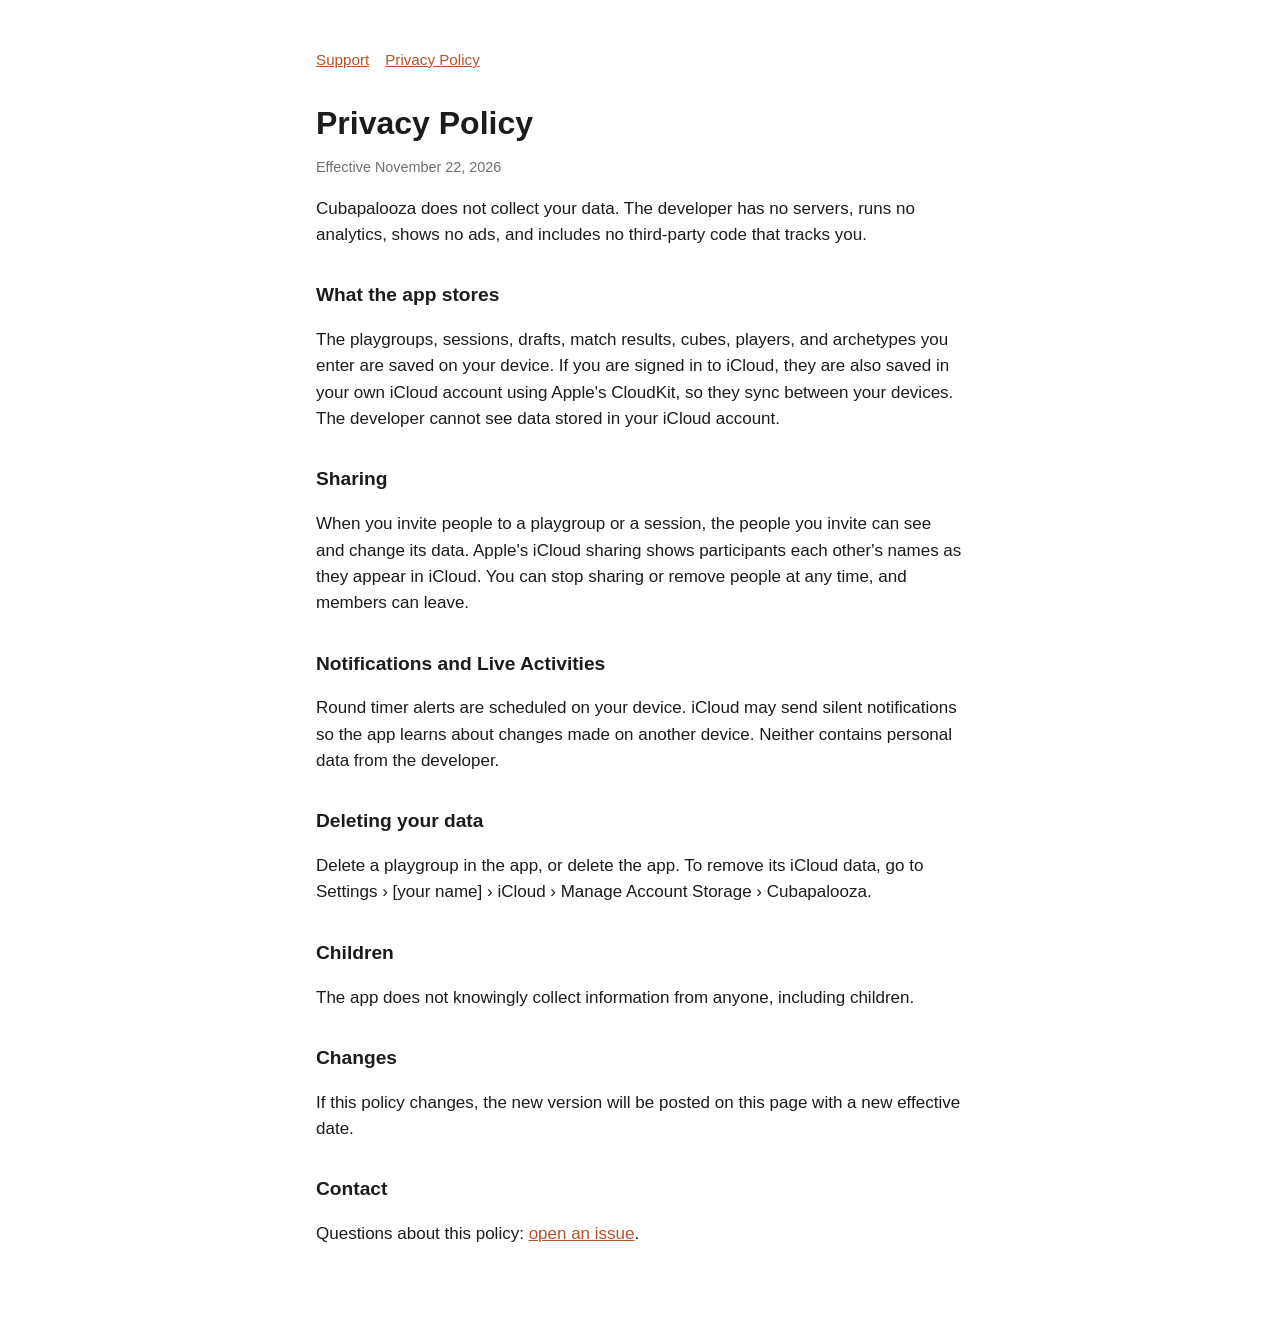
==== privacy.html @ f66918db "Add Cubapalooza support and privacy policy pages" ====
<!doctype html>
<html lang="en">
<head>
<meta charset="utf-8">
<meta name="viewport" content="width=device-width, initial-scale=1">
<title>Cubapalooza Privacy Policy</title>
<link rel="stylesheet" href="style.css">
</head>
<body>
<main>
<nav><a href="./">Support</a><a href="privacy.html">Privacy Policy</a></nav>
<h1>Privacy Policy</h1>
<p class="meta">Effective November 22, 2026</p>

<p>Cubapalooza does not collect your data. The developer has no servers, runs no analytics, shows no ads, and includes no third-party code that tracks you.</p>

<h2>What the app stores</h2>
<p>The playgroups, sessions, drafts, match results, cubes, players, and archetypes you enter are saved on your device. If you are signed in to iCloud, they are also saved in your own iCloud account using Apple's CloudKit, so they sync between your devices. The developer cannot see data stored in your iCloud account.</p>

<h2>Sharing</h2>
<p>When you invite people to a playgroup or a session, the people you invite can see and change its data. Apple's iCloud sharing shows participants each other's names as they appear in iCloud. You can stop sharing or remove people at any time, and members can leave.</p>

<h2>Notifications and Live Activities</h2>
<p>Round timer alerts are scheduled on your device. iCloud may send silent notifications so the app learns about changes made on another device. Neither contains personal data from the developer.</p>

<h2>Deleting your data</h2>
<p>Delete a playgroup in the app, or delete the app. To remove its iCloud data, go to Settings &rsaquo; [your name] &rsaquo; iCloud &rsaquo; Manage Account Storage &rsaquo; Cubapalooza.</p>

<h2>Children</h2>
<p>The app does not knowingly collect information from anyone, including children.</p>

<h2>Changes</h2>
<p>If this policy changes, the new version will be posted on this page with a new effective date.</p>

<h2>Contact</h2>
<p>Questions about this policy: <a href="https://github.com/tebru/cubapalooza-site/issues/new">open an issue</a>.</p>
</main>
</body>
</html>
---- style.css ----
:root { --bg: #ffffff; --fg: #1c1c1e; --muted: #6e6e73; --accent: #b4532a; --rule: #e5e5ea; }
@media (prefers-color-scheme: dark) { :root { --bg: #121214; --fg: #f2f2f7; --muted: #a1a1a6; --accent: #f08a5d; --rule: #2c2c2e; } }
* { box-sizing: border-box; }
body { margin: 0; background: var(--bg); color: var(--fg); font: 17px/1.55 -apple-system, BlinkMacSystemFont, "Helvetica Neue", Helvetica, Arial, sans-serif; }
main { max-width: 680px; margin: 0 auto; padding: 48px 16px 64px; }
h1 { font-size: 2rem; line-height: 1.2; margin: 0 0 4px; }
h2 { font-size: 1.2rem; margin: 2rem 0 0.5rem; }
p, li { color: var(--fg); }
.meta, footer { color: var(--muted); font-size: 0.9rem; }
a { color: var(--accent); }
nav { margin-bottom: 32px; font-size: 0.95rem; }
nav a { margin-right: 16px; }
footer { margin-top: 48px; padding-top: 16px; border-top: 1px solid var(--rule); }
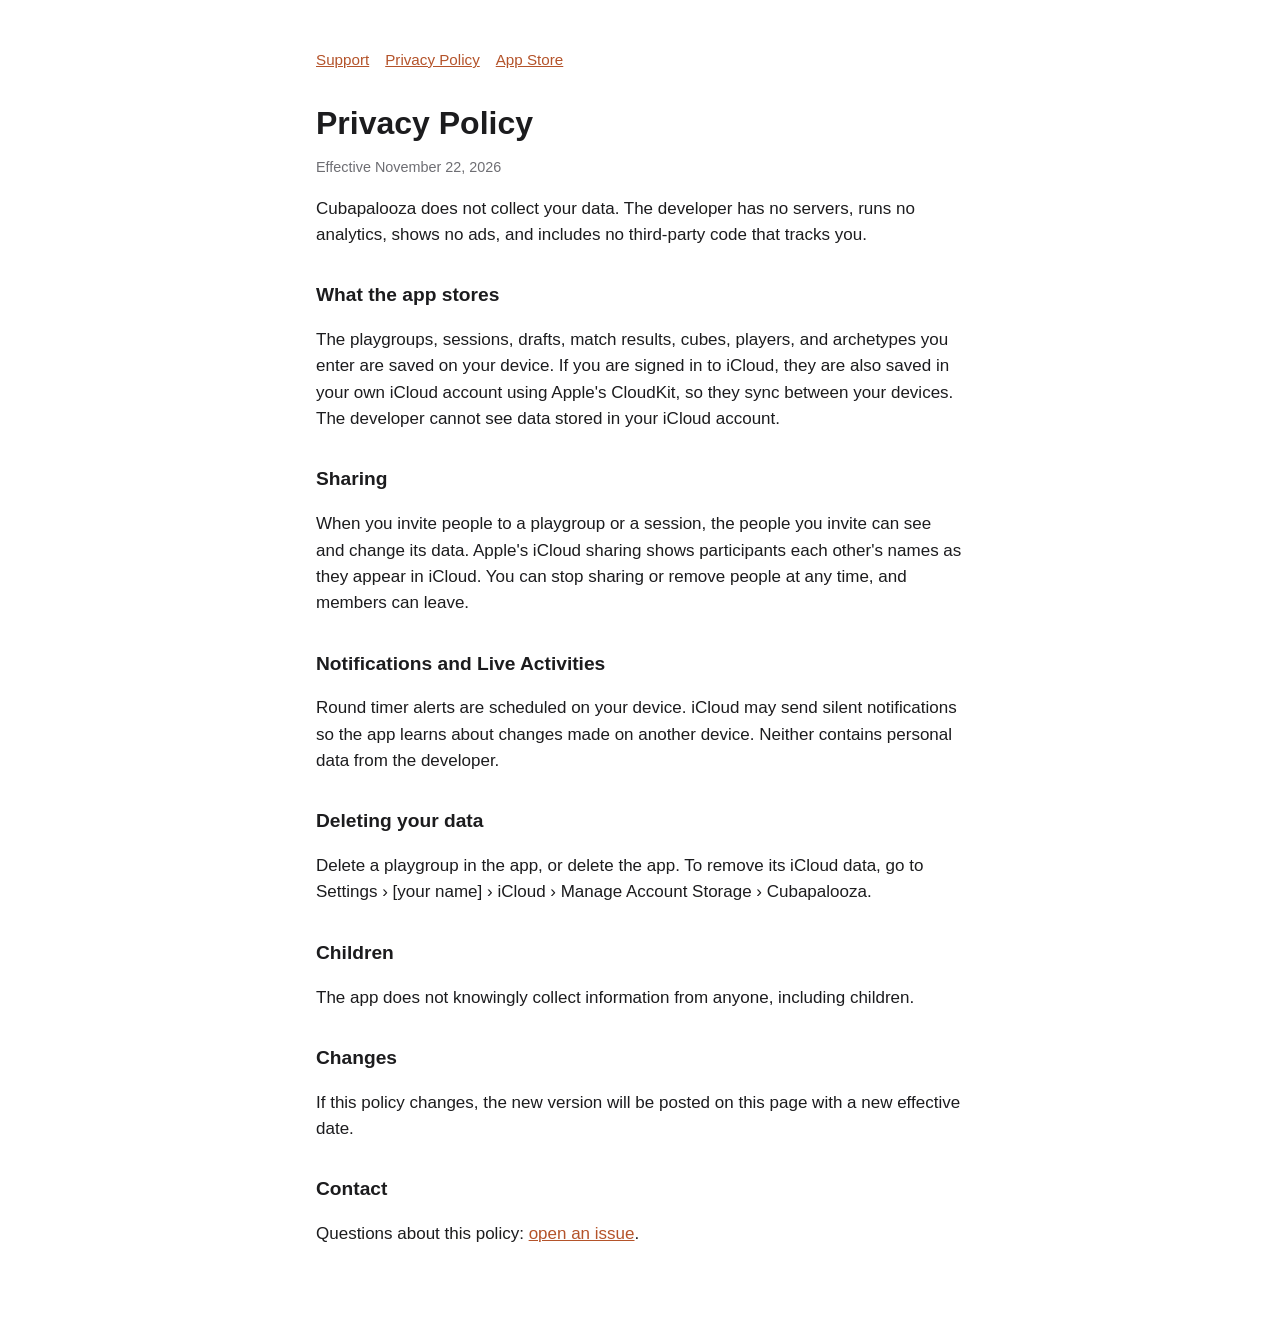
==== commit 0a7463ed: "Link to Cubapalooza on the App Store" ====
--- a/privacy.html
+++ b/privacy.html
@@ -3,12 +3,13 @@
 <head>
 <meta charset="utf-8">
 <meta name="viewport" content="width=device-width, initial-scale=1">
+<meta name="apple-itunes-app" content="app-id=6820952853">
 <title>Cubapalooza Privacy Policy</title>
 <link rel="stylesheet" href="style.css">
 </head>
 <body>
 <main>
-<nav><a href="./">Support</a><a href="privacy.html">Privacy Policy</a></nav>
+<nav><a href="./">Support</a><a href="privacy.html">Privacy Policy</a><a href="https://apps.apple.com/app/id6820952853">App Store</a></nav>
 <h1>Privacy Policy</h1>
 <p class="meta">Effective November 22, 2026</p>
 
--- a/style.css
+++ b/style.css
@@ -11,3 +11,6 @@
 nav { margin-bottom: 32px; font-size: 0.95rem; }
 nav a { margin-right: 16px; }
 footer { margin-top: 48px; padding-top: 16px; border-top: 1px solid var(--rule); }
+.download { display: inline-block; margin-top: 16px; padding: 12px 22px; border-radius: 12px; background: var(--accent); color: #fff; font-weight: 600; text-decoration: none; }
+.download:hover { opacity: 0.9; }
+p:has(> .download) + .meta { margin-top: -8px; }
